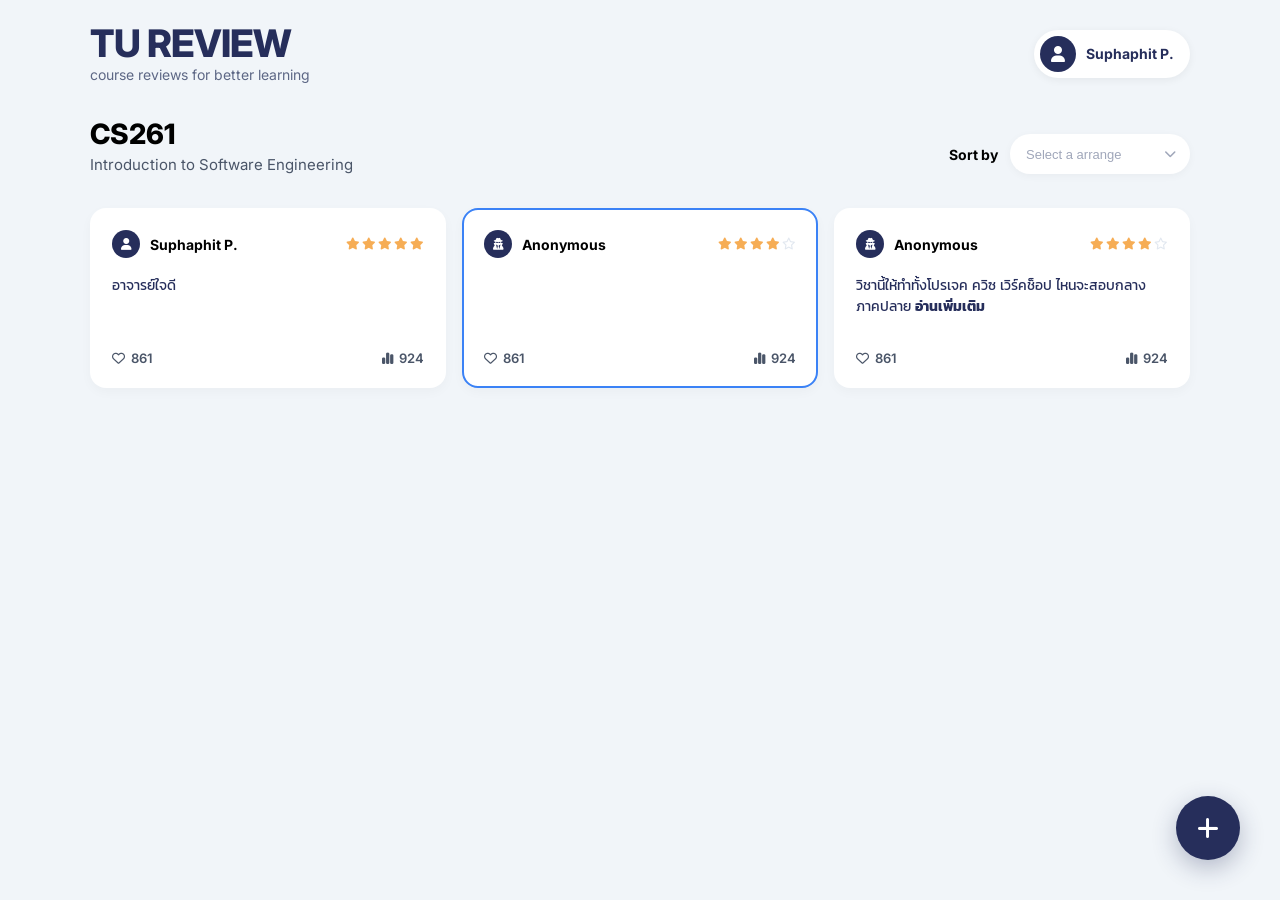
==== frontend/read.html @ 9561ad00 "add read page and modal features" ====
<!DOCTYPE html>
<html lang="th">
<head>
  <meta charset="UTF-8">
  <meta name="viewport" content="width=device-width, initial-scale=1.0">
  <title>TU REVIEW - Read Reviews</title>
  
  <link rel="preconnect" href="https://fonts.googleapis.com">
  <link rel="preconnect" href="https://fonts.gstatic.com" crossorigin>
  <link href="https://fonts.googleapis.com/css2?family=Inter:wght@400;500;600;700;800&family=Kanit:wght@300;400;500;600&display=swap" rel="stylesheet">
  <link rel="stylesheet" href="https://cdnjs.cloudflare.com/ajax/libs/font-awesome/6.4.0/css/all.min.css">
  
  <link rel="stylesheet" href="read.css">
</head>
<body>

  <div class="app-container">
    <!-- Header -->
    <header class="main-header">
      <div class="brand">
        <h1 class="brand-title">TU REVIEW</h1>
        <p class="brand-sub">course reviews for better learning</p>
      </div>
      <div class="user-badge" id="userProfileBtn">
        <div class="user-avatar">
          <i class="fa-solid fa-user"></i>
        </div>
        <span class="user-name">Suphaphit P.</span>
      </div>
    </header>

    <!-- Course Info & Sort Section -->
    <div class="course-header">
      <div class="course-info">
        <h2 class="course-code">CS261</h2>
        <p class="course-name">Introduction to Software Engineering</p>
      </div>
      
      <div class="sort-section">
        <span class="sort-label">Sort by</span>
        <div class="select-wrapper">
          <select id="sortSelect">
            <option value="" disabled selected>Select a arrange</option>
            <option value="helpful">Most Helpful</option>
            <option value="viewed">Most Viewed</option>
          </select>
          <i class="fa-solid fa-chevron-down select-icon"></i>
        </div>
      </div>
    </div>

    <!-- Review Cards Grid -->
    <div class="review-grid">
      
      <!-- Card 1 -->
      <div class="review-card">
        <div class="card-header">
          <div class="reviewer-info">
            <div class="reviewer-avatar"><i class="fa-solid fa-user"></i></div>
            <span class="reviewer-name">Suphaphit P.</span>
          </div>
          <div class="stars">
            <i class="fa-solid fa-star"></i>
            <i class="fa-solid fa-star"></i>
            <i class="fa-solid fa-star"></i>
            <i class="fa-solid fa-star"></i>
            <i class="fa-solid fa-star"></i>
          </div>
        </div>
        <div class="card-body">
          อาจารย์ใจดี
        </div>
        <div class="card-footer">
          <div class="stats">
            <i class="fa-regular fa-heart"></i>
            <span>861</span>
          </div>
          <div class="stats">
            <i class="fa-solid fa-chart-simple"></i>
            <span>924</span>
          </div>
        </div>
      </div>

      <!-- Card 2 -->
      <div class="review-card highlight-card">
        <div class="card-header">
          <div class="reviewer-info">
            <div class="reviewer-avatar"><i class="fa-solid fa-user-secret"></i></div>
            <span class="reviewer-name">Anonymous</span>
          </div>
          <div class="stars">
            <i class="fa-solid fa-star"></i>
            <i class="fa-solid fa-star"></i>
            <i class="fa-solid fa-star"></i>
            <i class="fa-solid fa-star"></i>
            <i class="fa-regular fa-star" style="color: #e2e8f0;"></i>
          </div>
        </div>
        <div class="card-body">
          <!-- เว้นว่างไว้ -->
        </div>
        <div class="card-footer">
          <div class="stats">
            <i class="fa-regular fa-heart"></i>
            <span>861</span>
          </div>
          <div class="stats">
            <i class="fa-solid fa-chart-simple"></i>
            <span>924</span>
          </div>
        </div>
      </div>

      <!-- Card 3 -->
      <div class="review-card">
        <div class="card-header">
          <div class="reviewer-info">
            <div class="reviewer-avatar"><i class="fa-solid fa-user-secret"></i></div>
            <span class="reviewer-name">Anonymous</span>
          </div>
          <div class="stars">
            <i class="fa-solid fa-star"></i>
            <i class="fa-solid fa-star"></i>
            <i class="fa-solid fa-star"></i>
            <i class="fa-solid fa-star"></i>
            <i class="fa-regular fa-star" style="color: #e2e8f0;"></i>
          </div>
        </div>
        <div class="card-body">
          วิชานี้ให้ทำทั้งโปรเจค ควิซ เวิร์คช็อป ไหนจะสอบกลางภาคปลาย <span class="read-more">อ่านเพิ่มเติม</span>
        </div>
        <div class="card-footer">
          <div class="stats">
            <i class="fa-regular fa-heart"></i>
            <span>861</span>
          </div>
          <div class="stats">
            <i class="fa-solid fa-chart-simple"></i>
            <span>924</span>
          </div>
        </div>
      </div>

    </div>
  </div>

  <!-- Floating Add Button -->
  <button type="button" id="addReviewBtn" class="fab-btn">
    <i class="fa-solid fa-plus"></i>
  </button>

  <!-- Modal สำหรับแสดงรีวิวเต็ม -->
  <div id="fullReviewModal" class="modal-overlay">
    <div class="modal-content review-modal">
      
      <!-- ปุ่มกากบาทปิด -->
      <button type="button" id="closeReviewModalBtn" class="close-modal-btn">
        <i class="fa-solid fa-xmark"></i>
      </button>
      
      <!-- ส่วนหัว: รูปโปรไฟล์ ชื่อ และ วันที่ -->
      <div class="modal-reviewer-header">
        <div class="reviewer-info-left">
          <div class="reviewer-avatar large-avatar"><i class="fa-solid fa-user-secret"></i></div>
          <h3 class="reviewer-name-large">Anonymous</h3>
        </div>
        <div class="review-date-time">
          18 ต.ค. 2026, 21:50
        </div>
      </div>
      
      <!-- ส่วนเนื้อหา: ข้อความรีวิว (ดันข้อความให้ขยับเข้า) -->
      <div class="modal-review-body">
        วิชานี้ให้ทำทั้งโปรเจค ควิซ เวิร์คช็อป ไหนจะสอบ กลางภาค ปลายภาค แต่อาจารย์ใจดี
      </div>
      
      <!-- ส่วนท้าย: คะแนนเรตติ้ง ยอดใจ และยอดวิว -->
      <div class="modal-review-footer">
        <div class="modal-stat-box">
          <span class="stat-label">Difficulty</span>
          <div class="stat-value">
            <div class="stars">
              <i class="fa-solid fa-star"></i>
              <i class="fa-solid fa-star"></i>
              <i class="fa-solid fa-star"></i>
              <i class="fa-solid fa-star"></i>
              <i class="fa-regular fa-star" style="color: #e2e8f0;"></i>
            </div>
            <span class="score">4.0</span>
          </div>
        </div>
        
        <div class="modal-stat-box">
          <span class="stat-label">Favorite</span>
          <div class="stat-value">
            <i class="fa-regular fa-heart"></i>
            <span>861</span>
          </div>
        </div>
        
        <div class="modal-stat-box">
          <span class="stat-label">Viewers</span>
          <div class="stat-value">
            <i class="fa-solid fa-chart-simple" style="color: #4a5568;"></i>
            <span>924</span>
          </div>
        </div>
      </div>
      
    </div>
  </div>

  <script src="read.js"></script>
</body>
</html>
---- frontend/read.css ----
* {
  margin: 0;
  padding: 0;
  box-sizing: border-box;
}

body {
  font-family: 'Inter', 'Kanit', sans-serif;
  background-color: #f1f5f9;
  color: #262e5b;
  min-height: 100vh;
  width: 100%;
  padding: 24px;
  display: flex;
  justify-content: center;
  align-items: flex-start;
}

.app-container {
  width: 100%;
  max-width: 1100px;
  display: flex;
  flex-direction: column;
  gap: 24px;
  align-items: stretch;
}

/* === Header === */
.main-header {
  width: 100%;
  display: flex;
  justify-content: space-between;
  align-items: center;
}

.brand-title {
  font-size: 38px;
  font-weight: 800;
  color: #262e5b;
  letter-spacing: -1px;
  line-height: 1;
}

.brand-sub {
  font-size: 14px;
  color: #5d6785;
  margin-top: 4px;
}

.user-badge {
  display: flex;
  align-items: center;
  gap: 10px;
  background-color: #ffffff;
  padding: 6px 16px 6px 6px;
  border-radius: 30px;
  box-shadow: 0 2px 8px rgba(0,0,0,0.06);
  cursor: pointer;
  transition: transform 0.2s ease;
}

.user-badge:hover {
  transform: translateY(-1px);
}

.user-avatar {
  width: 36px;
  height: 36px;
  border-radius: 50%;
  background-color: #262e5b;
  color: #ffffff;
  display: flex;
  justify-content: center;
  align-items: center;
  font-size: 16px;
}

.user-name {
  font-size: 14px;
  font-weight: 700;
  color: #262e5b;
}

/* === Course Header & Sort === */
.course-header {
  display: flex;
  justify-content: space-between;
  align-items: flex-end;
  margin-top: 10px;
  margin-bottom: 10px;
}

.course-code {
  font-size: 28px;
  font-weight: 800;
  color: #000000;
  margin-bottom: 4px;
}

.course-name {
  font-size: 15px;
  color: #4a5568;
}

.sort-section {
  display: flex;
  align-items: center;
  gap: 12px;
}

.sort-label {
  font-size: 14px;
  font-weight: 700;
  color: #000000;
}

.select-wrapper {
  position: relative;
  width: 180px;
}

.select-wrapper select {
  width: 100%;
  height: 40px;
  padding: 0 30px 0 16px;
  border: none;
  background-color: #ffffff;
  border-radius: 20px;
  font-size: 13px;
  color: #a0a7ba;
  outline: none;
  appearance: none;
  box-shadow: 0 2px 8px rgba(0,0,0,0.04);
}

.select-icon {
  position: absolute;
  right: 14px;
  top: 50%;
  transform: translateY(-50%);
  color: #a0a7ba;
  pointer-events: none;
  font-size: 12px;
}

/* === Review Grid & Cards === */
.review-grid {
  display: grid;
  grid-template-columns: repeat(auto-fill, minmax(320px, 1fr));
  gap: 16px;
}

.review-card {
  background-color: #ffffff;
  border-radius: 16px;
  padding: 20px;
  display: flex;
  flex-direction: column;
  justify-content: space-between;
  min-height: 180px;
  transition: transform 0.2s ease, box-shadow 0.2s ease;
  box-shadow: 0 4px 12px rgba(0,0,0,0.03);
  border: 2px solid transparent;
}

.review-card:hover {
  transform: translateY(-3px);
  box-shadow: 0 6px 16px rgba(0,0,0,0.06);
}

.highlight-card {
  border-color: #3b82f6; 
}

.card-header {
  display: flex;
  justify-content: space-between;
  align-items: center;
  margin-bottom: 16px;
}

.reviewer-info {
  display: flex;
  align-items: center;
  gap: 10px;
}

.reviewer-avatar {
  width: 28px;
  height: 28px;
  border-radius: 50%;
  background-color: #262e5b;
  color: #ffffff;
  display: flex;
  justify-content: center;
  align-items: center;
  font-size: 12px;
}

.reviewer-name {
  font-size: 14px;
  font-weight: 700;
  color: #000000;
}

.stars {
  color: #f6ad55;
  font-size: 12px;
  display: inline-flex;
  gap: 2px;
}

.card-body {
  font-size: 14px;
  color: #262e5b;
  line-height: 1.5;
  flex-grow: 1;
  margin-bottom: 20px;
}

.read-more {
  color: #262e5b;
  font-weight: 700;
  cursor: pointer;
}

.read-more:hover {
  text-decoration: underline;
}

.card-footer {
  display: flex;
  justify-content: space-between;
  align-items: center;
}

.stats {
  display: flex;
  align-items: center;
  gap: 6px;
  font-size: 13px;
  color: #4a5568;
  font-weight: 600;
}

/* === Floating Action Button === */
.fab-btn {
  position: fixed;
  bottom: 40px;
  right: 40px;
  width: 64px;
  height: 64px;
  background-color: #262e5b;
  color: #ffffff;
  border: none;
  border-radius: 50%;
  display: flex;
  justify-content: center;
  align-items: center;
  font-size: 24px;
  cursor: pointer;
  box-shadow: 0 8px 24px rgba(38, 46, 91, 0.3);
  transition: transform 0.2s ease, background-color 0.2s ease;
  z-index: 100;
}

.fab-btn:hover {
  background-color: #1a2042;
  transform: scale(1.05) translateY(-2px);
}

/* ========================================= */
/* === Modal Overlay (ป๊อปอัพอ่านรีวิวเต็ม) === */
/* ========================================= */
.modal-overlay {
  position: fixed;
  top: 0;
  left: 0;
  width: 100vw;
  height: 100vh;
  background-color: rgba(0,0,0,0.4);
  display: flex;
  justify-content: center;
  align-items: center;
  padding: 20px;
  opacity: 0;
  visibility: hidden;
  transition: all 0.3s ease;
  z-index: 1000;
}

.modal-overlay.active {
  opacity: 1;
  visibility: visible;
}

.review-modal {
  background-color: #ffffff;
  border-radius: 24px;
  padding: 40px;
  width: 100%;
  max-width: 600px;
  min-height: 480px;
  display: flex;
  flex-direction: column;
  position: relative;
  transform: scale(0.9);
  transition: transform 0.3s ease;
  box-shadow: 0 20px 40px rgba(0, 0, 0, 0.2);
}

.modal-overlay.active .review-modal {
  transform: scale(1);
}

.close-modal-btn {
  position: absolute;
  top: 24px;
  right: 24px;
  background: none;
  border: none;
  font-size: 24px;
  color: #a0a7ba;
  cursor: pointer;
  transition: color 0.2s;
}

.close-modal-btn:hover {
  color: #262e5b;
}

.modal-reviewer-header {
  display: flex;
  justify-content: space-between; 
  align-items: center; 
  margin-bottom: 32px;
  padding-right: 32px; 
}

.reviewer-info-left {
  display: flex;
  align-items: center;
  gap: 16px;
}

.large-avatar {
  width: 64px;
  height: 64px;
  font-size: 32px;
}

.reviewer-name-large {
  font-size: 28px;
  font-weight: 800;
  color: #000000;
}

.review-date-time {
  font-size: 14px;
  color: #a0a7ba;
  font-weight: 500;
}

.modal-review-body {
  font-size: 20px;
  color: #000000;
  line-height: 1.6;
  flex-grow: 1;
  margin-bottom: 40px;
  padding: 0 40px; /* เขยิบข้อความเข้า */
}

.modal-review-footer {
  display: flex;
  justify-content: space-between; 
  align-items: center;
  padding: 0 10px; 
}

.modal-stat-box {
  display: flex;
  flex-direction: column;
  gap: 8px;
}

.stat-label {
  font-size: 16px;
  font-weight: 700;
  color: #000000;
}

.stat-value {
  display: flex;
  align-items: center;
  gap: 8px;
  font-size: 18px;
  color: #000000;
}

.stat-value .score {
  font-weight: 700;
}

@media screen and (max-width: 600px) {
  body { padding: 16px; }
  .brand-title { font-size: 28px; }
  .brand-sub { font-size: 12px; }
  .course-header { flex-direction: column; align-items: flex-start; gap: 16px; }
  .fab-btn { bottom: 24px; right: 24px; width: 56px; height: 56px; }
  
  .review-modal { padding: 24px; }
  .modal-reviewer-header { flex-direction: column; align-items: flex-start; gap: 8px; padding-right: 0;}
  .modal-review-body { font-size: 16px; padding: 0 10px; }
  .reviewer-name-large { font-size: 24px; }
  .modal-review-footer { flex-direction: column; align-items: flex-start; gap: 20px; }
}
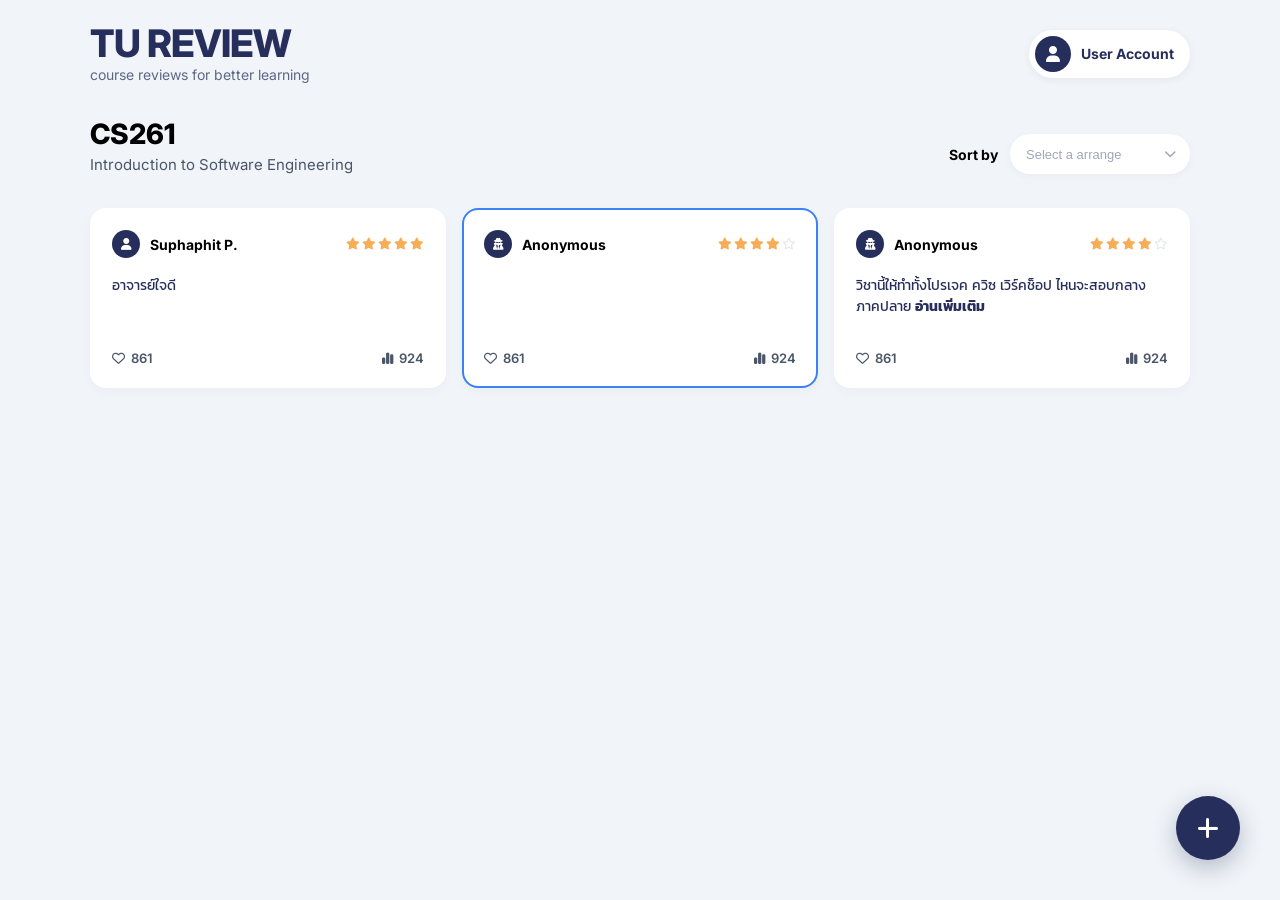
==== commit 3f0bd77f: "add write page UI" ====
--- a/frontend/read.html
+++ b/frontend/read.html
@@ -15,7 +15,6 @@
 <body>
 
   <div class="app-container">
-    <!-- Header -->
     <header class="main-header">
       <div class="brand">
         <h1 class="brand-title">TU REVIEW</h1>
@@ -25,11 +24,10 @@
         <div class="user-avatar">
           <i class="fa-solid fa-user"></i>
         </div>
-        <span class="user-name">Suphaphit P.</span>
+        <span class="user-name">User Account</span>
       </div>
     </header>
 
-    <!-- Course Info & Sort Section -->
     <div class="course-header">
       <div class="course-info">
         <h2 class="course-code">CS261</h2>
@@ -49,7 +47,6 @@
       </div>
     </div>
 
-    <!-- Review Cards Grid -->
     <div class="review-grid">
       
       <!-- Card 1 -->
@@ -82,7 +79,6 @@
         </div>
       </div>
 
-      <!-- Card 2 -->
       <div class="review-card highlight-card">
         <div class="card-header">
           <div class="reviewer-info">
@@ -98,7 +94,6 @@
           </div>
         </div>
         <div class="card-body">
-          <!-- เว้นว่างไว้ -->
         </div>
         <div class="card-footer">
           <div class="stats">
@@ -112,7 +107,6 @@
         </div>
       </div>
 
-      <!-- Card 3 -->
       <div class="review-card">
         <div class="card-header">
           <div class="reviewer-info">
@@ -145,21 +139,17 @@
     </div>
   </div>
 
-  <!-- Floating Add Button -->
   <button type="button" id="addReviewBtn" class="fab-btn">
     <i class="fa-solid fa-plus"></i>
   </button>
 
-  <!-- Modal สำหรับแสดงรีวิวเต็ม -->
   <div id="fullReviewModal" class="modal-overlay">
     <div class="modal-content review-modal">
       
-      <!-- ปุ่มกากบาทปิด -->
       <button type="button" id="closeReviewModalBtn" class="close-modal-btn">
         <i class="fa-solid fa-xmark"></i>
       </button>
       
-      <!-- ส่วนหัว: รูปโปรไฟล์ ชื่อ และ วันที่ -->
       <div class="modal-reviewer-header">
         <div class="reviewer-info-left">
           <div class="reviewer-avatar large-avatar"><i class="fa-solid fa-user-secret"></i></div>
@@ -170,12 +160,10 @@
         </div>
       </div>
       
-      <!-- ส่วนเนื้อหา: ข้อความรีวิว (ดันข้อความให้ขยับเข้า) -->
       <div class="modal-review-body">
         วิชานี้ให้ทำทั้งโปรเจค ควิซ เวิร์คช็อป ไหนจะสอบ กลางภาค ปลายภาค แต่อาจารย์ใจดี
       </div>
       
-      <!-- ส่วนท้าย: คะแนนเรตติ้ง ยอดใจ และยอดวิว -->
       <div class="modal-review-footer">
         <div class="modal-stat-box">
           <span class="stat-label">Difficulty</span>
--- a/frontend/read.css
+++ b/frontend/read.css
@@ -25,7 +25,6 @@
   align-items: stretch;
 }
 
-/* === Header === */
 .main-header {
   width: 100%;
   display: flex;
@@ -81,7 +80,6 @@
   color: #262e5b;
 }
 
-/* === Course Header & Sort === */
 .course-header {
   display: flex;
   justify-content: space-between;
@@ -143,7 +141,6 @@
   font-size: 12px;
 }
 
-/* === Review Grid & Cards === */
 .review-grid {
   display: grid;
   grid-template-columns: repeat(auto-fill, minmax(320px, 1fr));
@@ -243,7 +240,6 @@
   font-weight: 600;
 }
 
-/* === Floating Action Button === */
 .fab-btn {
   position: fixed;
   bottom: 40px;
@@ -269,9 +265,6 @@
   transform: scale(1.05) translateY(-2px);
 }
 
-/* ========================================= */
-/* === Modal Overlay (ป๊อปอัพอ่านรีวิวเต็ม) === */
-/* ========================================= */
 .modal-overlay {
   position: fixed;
   top: 0;
@@ -367,7 +360,7 @@
   line-height: 1.6;
   flex-grow: 1;
   margin-bottom: 40px;
-  padding: 0 40px; /* เขยิบข้อความเข้า */
+  padding: 0 40px;
 }
 
 .modal-review-footer {
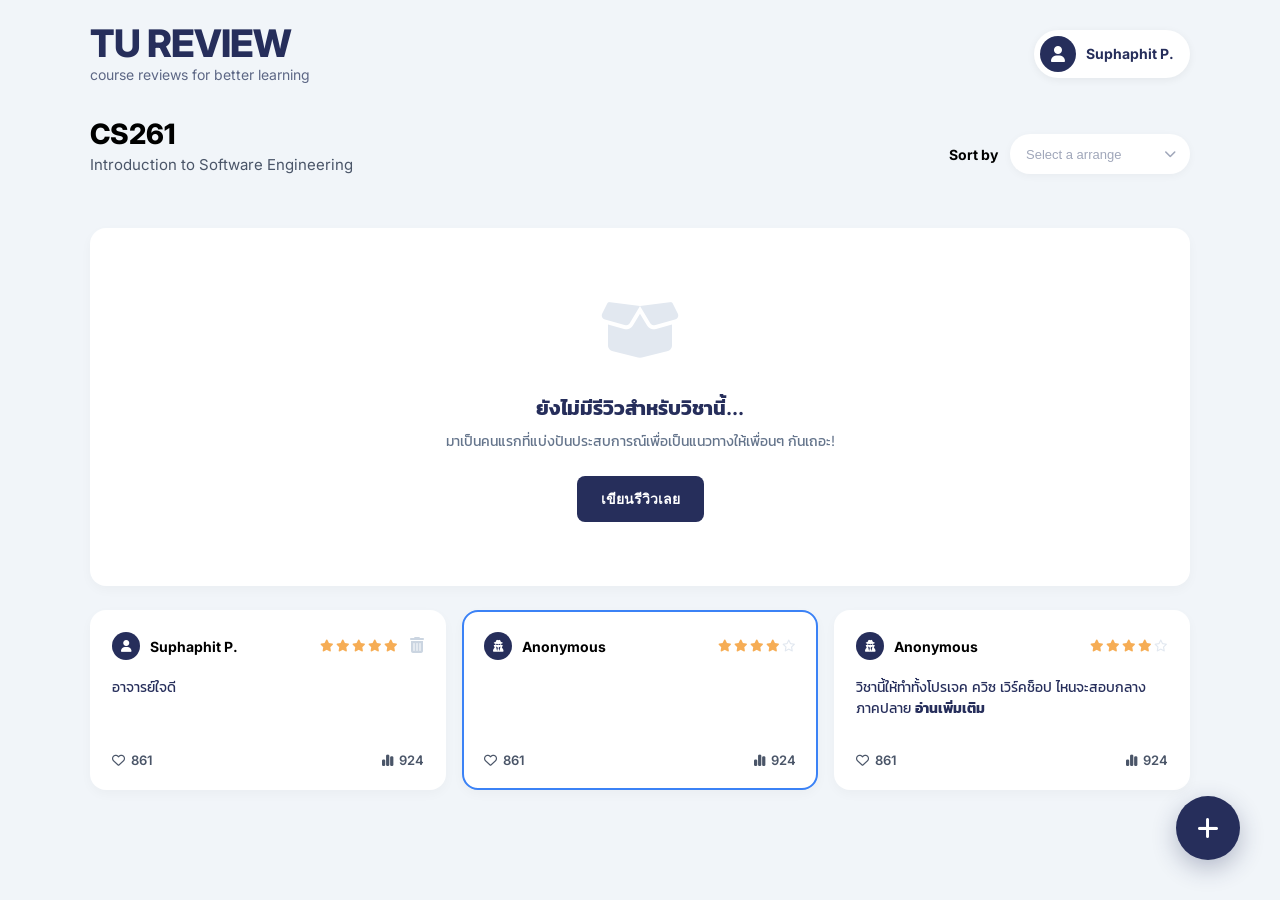
==== commit 72cb87e4: "task16: add rating, task17: add empty state, task36: delete modal to read page" ====
--- a/frontend/read.html
+++ b/frontend/read.html
@@ -24,7 +24,7 @@
         <div class="user-avatar">
           <i class="fa-solid fa-user"></i>
         </div>
-        <span class="user-name">User Account</span>
+        <span class="user-name">Suphaphit P.</span>
       </div>
     </header>
 
@@ -47,21 +47,34 @@
       </div>
     </div>
 
+    <div class="empty-state">
+      <div class="empty-icon-wrapper">
+        <i class="fa-solid fa-box-open"></i>
+      </div>
+      <h3 class="empty-title">ยังไม่มีรีวิวสำหรับวิชานี้...</h3>
+      <p class="empty-desc">มาเป็นคนแรกที่แบ่งปันประสบการณ์เพื่อเป็นแนวทางให้เพื่อนๆ กันเถอะ!</p>
+      <button class="btn-primary" id="emptyStateWriteBtn">เขียนรีวิวเลย</button>
+    </div>
+
     <div class="review-grid">
-      
-      <!-- Card 1 -->
-      <div class="review-card">
+
+      <div class="review-card" id="myReviewCard">
         <div class="card-header">
           <div class="reviewer-info">
             <div class="reviewer-avatar"><i class="fa-solid fa-user"></i></div>
             <span class="reviewer-name">Suphaphit P.</span>
           </div>
-          <div class="stars">
-            <i class="fa-solid fa-star"></i>
-            <i class="fa-solid fa-star"></i>
-            <i class="fa-solid fa-star"></i>
-            <i class="fa-solid fa-star"></i>
-            <i class="fa-solid fa-star"></i>
+          <div class="header-actions">
+            <div class="stars">
+              <i class="fa-solid fa-star"></i>
+              <i class="fa-solid fa-star"></i>
+              <i class="fa-solid fa-star"></i>
+              <i class="fa-solid fa-star"></i>
+              <i class="fa-solid fa-star"></i>
+            </div>
+            <button class="btn-delete" title="Delete Review">
+              <i class="fa-solid fa-trash-can"></i>
+            </button>
           </div>
         </div>
         <div class="card-body">
@@ -145,7 +158,6 @@
 
   <div id="fullReviewModal" class="modal-overlay">
     <div class="modal-content review-modal">
-      
       <button type="button" id="closeReviewModalBtn" class="close-modal-btn">
         <i class="fa-solid fa-xmark"></i>
       </button>
@@ -165,37 +177,55 @@
       </div>
       
       <div class="modal-review-footer">
-        <div class="modal-stat-box">
-          <span class="stat-label">Difficulty</span>
-          <div class="stat-value">
-            <div class="stars">
-              <i class="fa-solid fa-star"></i>
-              <i class="fa-solid fa-star"></i>
-              <i class="fa-solid fa-star"></i>
-              <i class="fa-solid fa-star"></i>
-              <i class="fa-regular fa-star" style="color: #e2e8f0;"></i>
-            </div>
-            <span class="score">4.0</span>
+        <div class="modal-ratings-grid">
+          <div class="modal-stat-box">
+            <span class="stat-label">Difficulty</span>
+            <div class="stat-value">
+              <svg viewBox="0 0 24 24" width="20" height="20" fill="#f6ad55" stroke="#f6ad55" stroke-width="2" stroke-linecap="round" stroke-linejoin="round"><polygon points="12 2 15.09 8.26 22 9.27 17 14.14 18.18 21.02 12 17.77 5.82 21.02 7 14.14 2 9.27 8.91 8.26 12 2"></polygon></svg>
+              <span class="score">4.0</span>
+            </div>
+          </div>
+          <div class="modal-stat-box">
+            <span class="stat-label">Workload</span>
+            <div class="stat-value">
+              <svg viewBox="0 0 24 24" width="20" height="20" fill="#f6ad55" stroke="#f6ad55" stroke-width="2" stroke-linecap="round" stroke-linejoin="round"><polygon points="12 2 15.09 8.26 22 9.27 17 14.14 18.18 21.02 12 17.77 5.82 21.02 7 14.14 2 9.27 8.91 8.26 12 2"></polygon></svg>
+              <span class="score">3.5</span>
+            </div>
+          </div>
+          <div class="modal-stat-box">
+            <span class="stat-label">Instructor</span>
+            <div class="stat-value">
+              <svg viewBox="0 0 24 24" width="20" height="20" fill="#f6ad55" stroke="#f6ad55" stroke-width="2" stroke-linecap="round" stroke-linejoin="round"><polygon points="12 2 15.09 8.26 22 9.27 17 14.14 18.18 21.02 12 17.77 5.82 21.02 7 14.14 2 9.27 8.91 8.26 12 2"></polygon></svg>
+              <span class="score">5.0</span>
+            </div>
           </div>
         </div>
         
-        <div class="modal-stat-box">
-          <span class="stat-label">Favorite</span>
-          <div class="stat-value">
-            <i class="fa-regular fa-heart"></i>
-            <span>861</span>
-          </div>
-        </div>
-        
-        <div class="modal-stat-box">
-          <span class="stat-label">Viewers</span>
-          <div class="stat-value">
-            <i class="fa-solid fa-chart-simple" style="color: #4a5568;"></i>
-            <span>924</span>
-          </div>
-        </div>
-      </div>
-      
+        <div class="modal-social-stats">
+          <div class="stats">
+            <i class="fa-regular fa-heart"></i>
+            <span>861</span>
+          </div>
+          <div class="stats">
+            <i class="fa-solid fa-chart-simple"></i>
+            <span>924</span>
+          </div>
+        </div>
+      </div>
+    </div>
+  </div>
+
+  <div id="deleteConfirmModal" class="modal-overlay">
+    <div class="modal-content delete-modal-content">
+      <div class="delete-icon-wrapper">
+        <i class="fa-solid fa-triangle-exclamation"></i>
+      </div>
+      <h3 class="delete-title">คุณต้องการลบรีวิวนี้ใช่หรือไม่?</h3>
+      <p class="delete-desc">การกระทำนี้ไม่สามารถย้อนกลับได้ ข้อมูลรีวิวของคุณจะถูกลบออกจากระบบอย่างถาวร</p>
+      <div class="delete-actions">
+        <button id="cancelDeleteBtn" class="btn-cancel-delete">ยกเลิก</button>
+        <button id="confirmDeleteBtn" class="btn-confirm-delete">ลบรีวิว</button>
+      </div>
     </div>
   </div>
 
--- a/frontend/read.css
+++ b/frontend/read.css
@@ -287,22 +287,25 @@
   visibility: visible;
 }
 
-.review-modal {
+.modal-content {
   background-color: #ffffff;
   border-radius: 24px;
   padding: 40px;
   width: 100%;
-  max-width: 600px;
-  min-height: 480px;
-  display: flex;
-  flex-direction: column;
   position: relative;
   transform: scale(0.9);
   transition: transform 0.3s ease;
   box-shadow: 0 20px 40px rgba(0, 0, 0, 0.2);
 }
 
-.modal-overlay.active .review-modal {
+.review-modal {
+  max-width: 600px;
+  min-height: 480px;
+  display: flex;
+  flex-direction: column;
+}
+
+.modal-overlay.active .modal-content {
   transform: scale(1);
 }
 
@@ -366,8 +369,24 @@
 .modal-review-footer {
   display: flex;
   justify-content: space-between; 
-  align-items: center;
+  align-items: flex-end;
   padding: 0 10px; 
+  border-top: 1px solid #e2e8f0;
+  padding-top: 24px;
+  margin-top: auto;
+}
+
+.modal-ratings-grid {
+  display: flex;
+  gap: 32px;
+  flex-wrap: wrap;
+}
+
+.modal-social-stats {
+  display: flex;
+  flex-direction: column;
+  gap: 12px;
+  align-items: flex-end;
 }
 
 .modal-stat-box {
@@ -377,9 +396,9 @@
 }
 
 .stat-label {
-  font-size: 16px;
-  font-weight: 700;
-  color: #000000;
+  font-size: 14px;
+  font-weight: 700;
+  color: #64748b;
 }
 
 .stat-value {
@@ -392,6 +411,121 @@
 
 .stat-value .score {
   font-weight: 700;
+}
+
+.header-actions {
+  display: flex;
+  align-items: center;
+  gap: 12px;
+}
+.btn-delete {
+  background: none;
+  border: none;
+  color: #cbd5e1;
+  font-size: 16px;
+  cursor: pointer;
+  transition: color 0.2s;
+}
+.btn-delete:hover {
+  color: #ef4444;
+}
+
+.delete-modal-content {
+  max-width: 400px;
+  text-align: center;
+  padding: 32px;
+}
+.delete-icon-wrapper {
+  width: 64px;
+  height: 64px;
+  border-radius: 50%;
+  background-color: #fee2e2;
+  color: #ef4444;
+  display: flex;
+  align-items: center;
+  justify-content: center;
+  font-size: 32px;
+  margin: 0 auto 20px auto;
+}
+.delete-title {
+  font-size: 20px;
+  font-weight: 800;
+  color: #000000;
+  margin-bottom: 12px;
+}
+.delete-desc {
+  font-size: 14px;
+  color: #64748b;
+  margin-bottom: 24px;
+  line-height: 1.5;
+}
+.delete-actions {
+  display: flex;
+  gap: 12px;
+  justify-content: center;
+}
+.btn-cancel-delete, .btn-confirm-delete {
+  padding: 12px 24px;
+  border-radius: 8px;
+  font-size: 14px;
+  font-weight: 700;
+  cursor: pointer;
+  border: none;
+  flex: 1;
+  transition: background-color 0.2s;
+}
+.btn-cancel-delete {
+  background-color: #f1f5f9;
+  color: #475569;
+}
+.btn-cancel-delete:hover { background-color: #e2e8f0; }
+.btn-confirm-delete {
+  background-color: #ef4444;
+  color: #ffffff;
+}
+.btn-confirm-delete:hover { background-color: #dc2626; }
+
+.empty-state {
+  display: flex;
+  flex-direction: column;
+  align-items: center;
+  justify-content: center;
+  background-color: #ffffff;
+  border-radius: 16px;
+  padding: 64px 20px;
+  text-align: center;
+  box-shadow: 0 4px 12px rgba(0,0,0,0.03);
+  margin-top: 20px;
+}
+.empty-icon-wrapper {
+  font-size: 64px;
+  color: #e2e8f0;
+  margin-bottom: 24px;
+}
+.empty-title {
+  font-size: 20px;
+  font-weight: 700;
+  color: #262e5b;
+  margin-bottom: 8px;
+}
+.empty-desc {
+  font-size: 14px;
+  color: #64748b;
+  margin-bottom: 24px;
+}
+.btn-primary {
+  background-color: #262e5b;
+  color: #ffffff;
+  padding: 12px 24px;
+  border-radius: 8px;
+  border: none;
+  font-size: 14px;
+  font-weight: 600;
+  cursor: pointer;
+  transition: background-color 0.2s;
+}
+.btn-primary:hover {
+  background-color: #1a2042;
 }
 
 @media screen and (max-width: 600px) {
@@ -401,9 +535,10 @@
   .course-header { flex-direction: column; align-items: flex-start; gap: 16px; }
   .fab-btn { bottom: 24px; right: 24px; width: 56px; height: 56px; }
   
-  .review-modal { padding: 24px; }
+  .modal-content { padding: 24px; }
   .modal-reviewer-header { flex-direction: column; align-items: flex-start; gap: 8px; padding-right: 0;}
   .modal-review-body { font-size: 16px; padding: 0 10px; }
   .reviewer-name-large { font-size: 24px; }
   .modal-review-footer { flex-direction: column; align-items: flex-start; gap: 20px; }
+  .modal-social-stats { align-items: flex-start; flex-direction: row; gap: 20px; }
 }
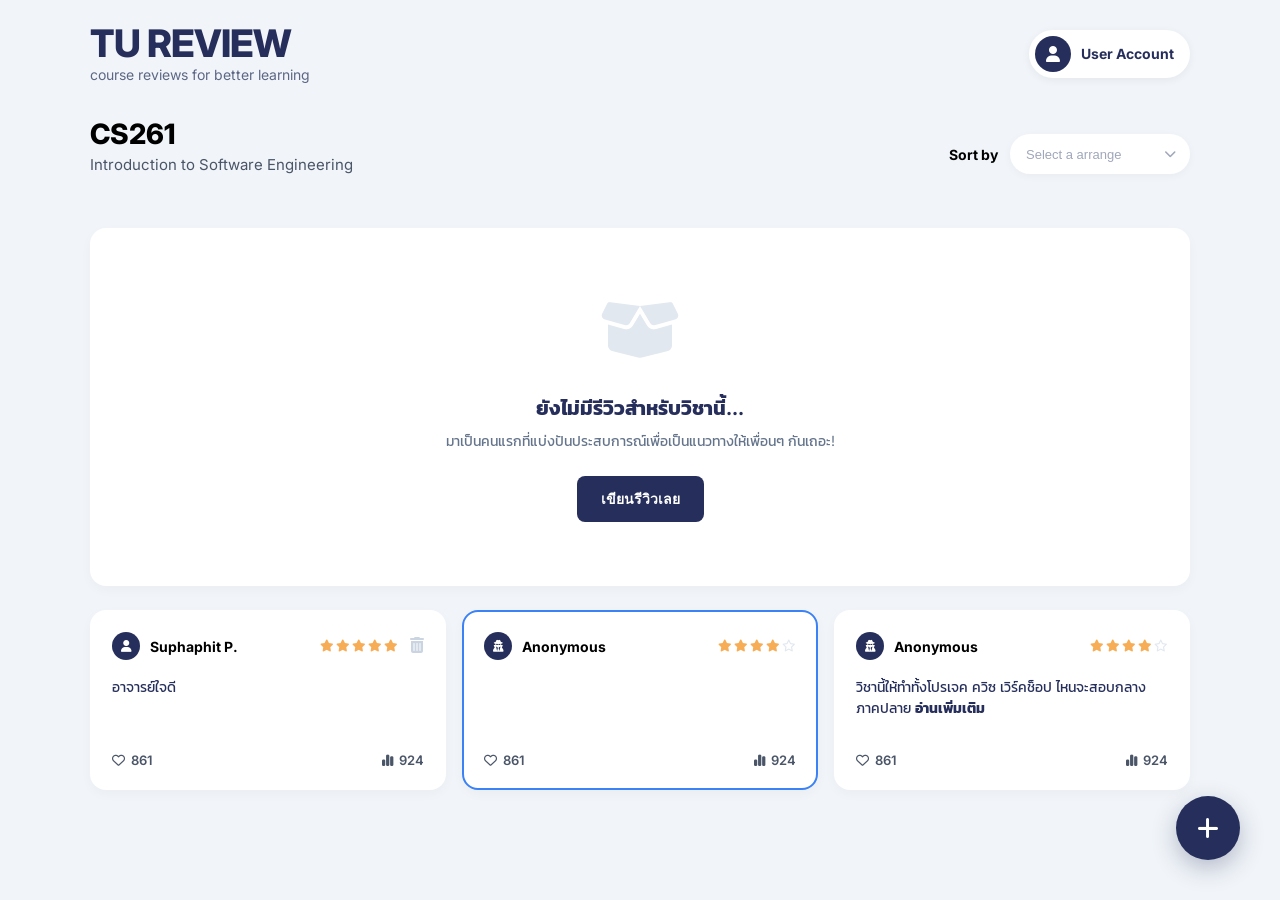
==== commit d03f3642: "Merge branch 'main' into write" ====
--- a/frontend/read.html
+++ b/frontend/read.html
@@ -24,7 +24,7 @@
         <div class="user-avatar">
           <i class="fa-solid fa-user"></i>
         </div>
-        <span class="user-name">Suphaphit P.</span>
+        <span class="user-name">User Account</span>
       </div>
     </header>
 
